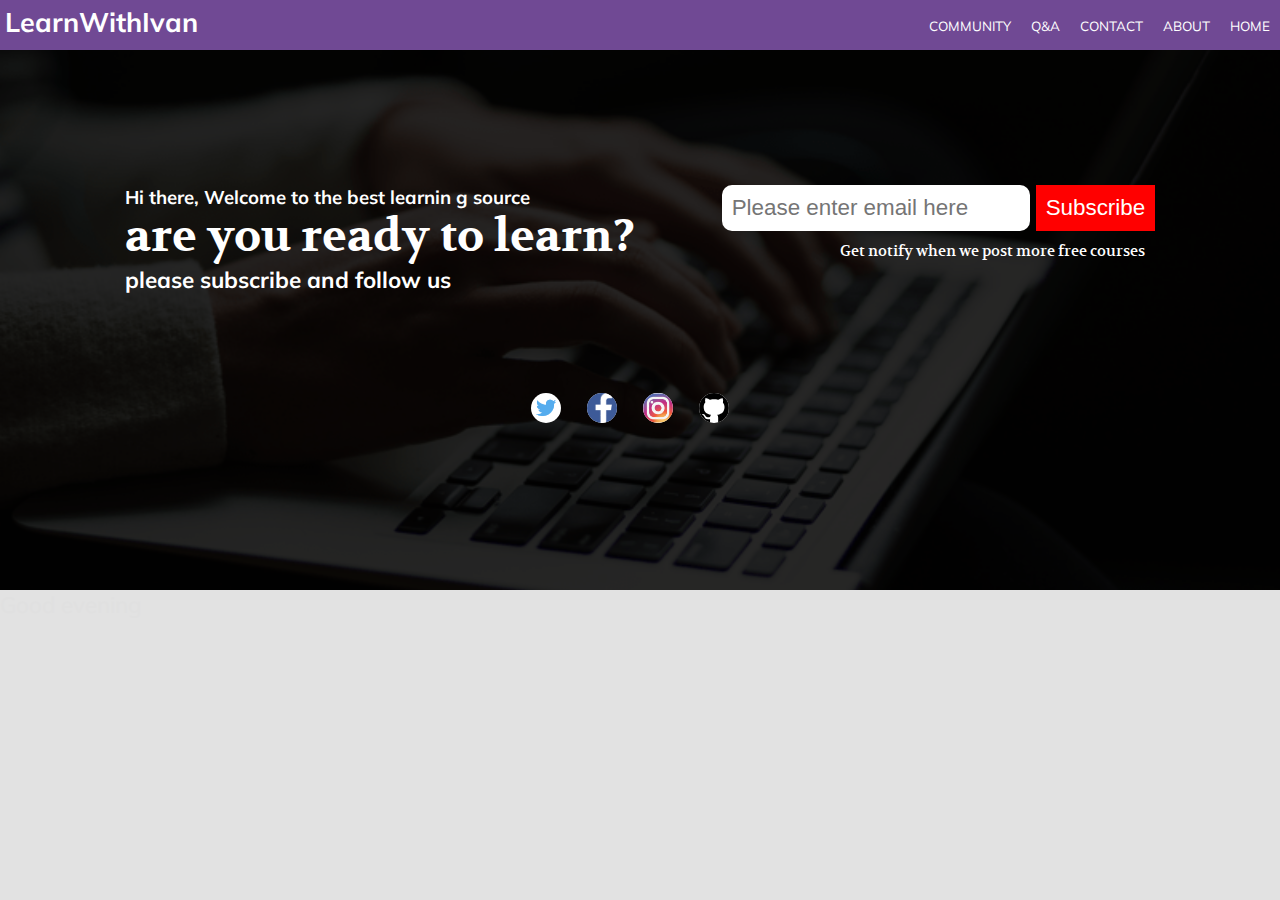
==== index.html @ 24577b29 "learning" ====
<!DOCTYPE html>
<html lang="en">
<head>
    <meta charset="UTF-8">
    <meta name="viewport" content="width=device-width, initial-scale=1.0">
    <link rel="stylesheet" href="style.css">
    <title>Js Practices</title>
</head>
<body>
<header>
    <nav>
        <div id="logo">
            <h2>LearnWithIvan</h2>
        </div>
        <ul>
            <li><a href="/">Home</a></li>
            <li><a href="http://">About</a></li>
            <li><a href="http://">Contact</a></li>
            <li><a href="http://">Q&A</a></li>
            <li><a href="http://">Community</a></li>
        </ul>
    </nav>
</header>
<section>
    <div class="hero">
        <div class="hero-overlay">
            <div class="container">
                <div class="slogan column">
                    <h5>Hi there, Welcome to the best learnin g source</h5>
                    <h1>are you ready to learn?</h1>
                    <h4>please subscribe and follow us</h4>
                </div>
                <div class="subscribe column">
                    <form action="post">
                        <input class="form-input" type="email" placeholder="Please enter email here">
                        <button class="subscribe-btn">Subscribe</button>
                        <h6>Get notify when we post more free courses</h6>  
                    </form>
                </div>
                <div class="social-section">
                    <ul>
                        <li><a><img src="/image/twitter.png" class="social-btn" alt="twitter" srcset=""></a></li>
                        <li><a><img src="/image/fb.png" class="social-btn" alt="facebook" srcset=""></a></li>
                        <li><a><img src="/image/instagram.png" class="social-btn" alt="facebook" srcset=""></a></li>
                        <li><a><img src="/image/github.svg" class="social-btn" alt="facebook" srcset=""></a></li>
                        <li></li>
                    </ul>

                </div>
        </div>
    </div>
</section>
</body>
<script src="script.js"></script>
</html>
---- style.css ----
@import url('https://fonts.googleapis.com/css?family=Muli|Volkhov&display=swap');
/* 
font-family: 'Muli', sans-serif;
font-family: 'Volkhov', serif;
*/

*{
    box-sizing: border-box;
    margin: 0;
    padding: 0;
    position: relative;
}

body{
    background-color: rgb(226, 226, 226);
    color: rgb(224, 224, 224);
    font-family: 'Muli', sans-serif;
    font-size: 1.4em;
}

header{
    background-color: rgba(57, 0, 110, 0.678);
    height: 50px;
    color: white;
}

#logo{
    color: rgb(255, 255, 255);
    height: 40px;
    padding: 5px 5px;
    font-size: .8em;
    float: left;
}
nav li{
    float: right;
    list-style-type: none;
    padding: 16.5px 0;
    font-size: .6em;
}
nav li a{
    text-decoration: none;
    color: rgb(255, 255, 255);
    padding: 16.5px 10px;
    text-transform: uppercase;
    cursor: pointer;
}
nav li a:hover{
    background: purple;
    font-weight: 600;
}
.container{
    width: 1120px;
    margin: auto;
    padding: 2em;
}

/* =========================Hero Section============================*/
.hero{
    background-image: url('/image/hero.png');
    background-position: center;
    background-repeat: no-repeat;
    background-size: cover;
    min-height: 400px;
    height: 60vh;
    color: white;
}
.hero-overlay{
    min-height: 400px;
    height: 60vh;
    padding: 10vh 0;
    background-color: rgba(0, 0, 0, 0.842);
}

.slogan h1{
    font-family: 'Volkhov', serif;
    font-size: 2em;
}

/* rows and Column*/
.column{
    width: 50%;
    float: left;
}
.column-md{
    width: 33.33%;
}
.column-sm{
    width: 25%;
}

/* ================ Custom Buttons ===================*/
.subscribe{
    text-align: end;
    padding-left: 30px;
}
.subscribe h6{
    font-family: 'Volkhov', serif;
    font-weight: 100;
    margin: 10px;
}
.subscribe-btn{
    padding: 10px;
    font-size: 1em;
    background-color: red;
    color: white;
    font-weight: 400;
    border: none;
    cursor: pointer;
}
.form-input{
    padding: 10px;
    display: inline-block;
    border-radius: 10px;
    border: none;
    font-size: 1em;
}

/* ================ social media Buttons ===================*/
.social-section{
    clear: both;
    height: 100px;
    margin: auto;
    padding-top: 4rem;
}
.social-section ul{
    padding: 35px 10px;
    margin: auto;
    text-align: center;
    align-items: baseline;
}
.social-section li{
    display: inline;
    padding: 0 10px;
}
.social-btn{
    height: 30px;
    margin: auto;
    background-color: white;
    border-radius: 50%;
}
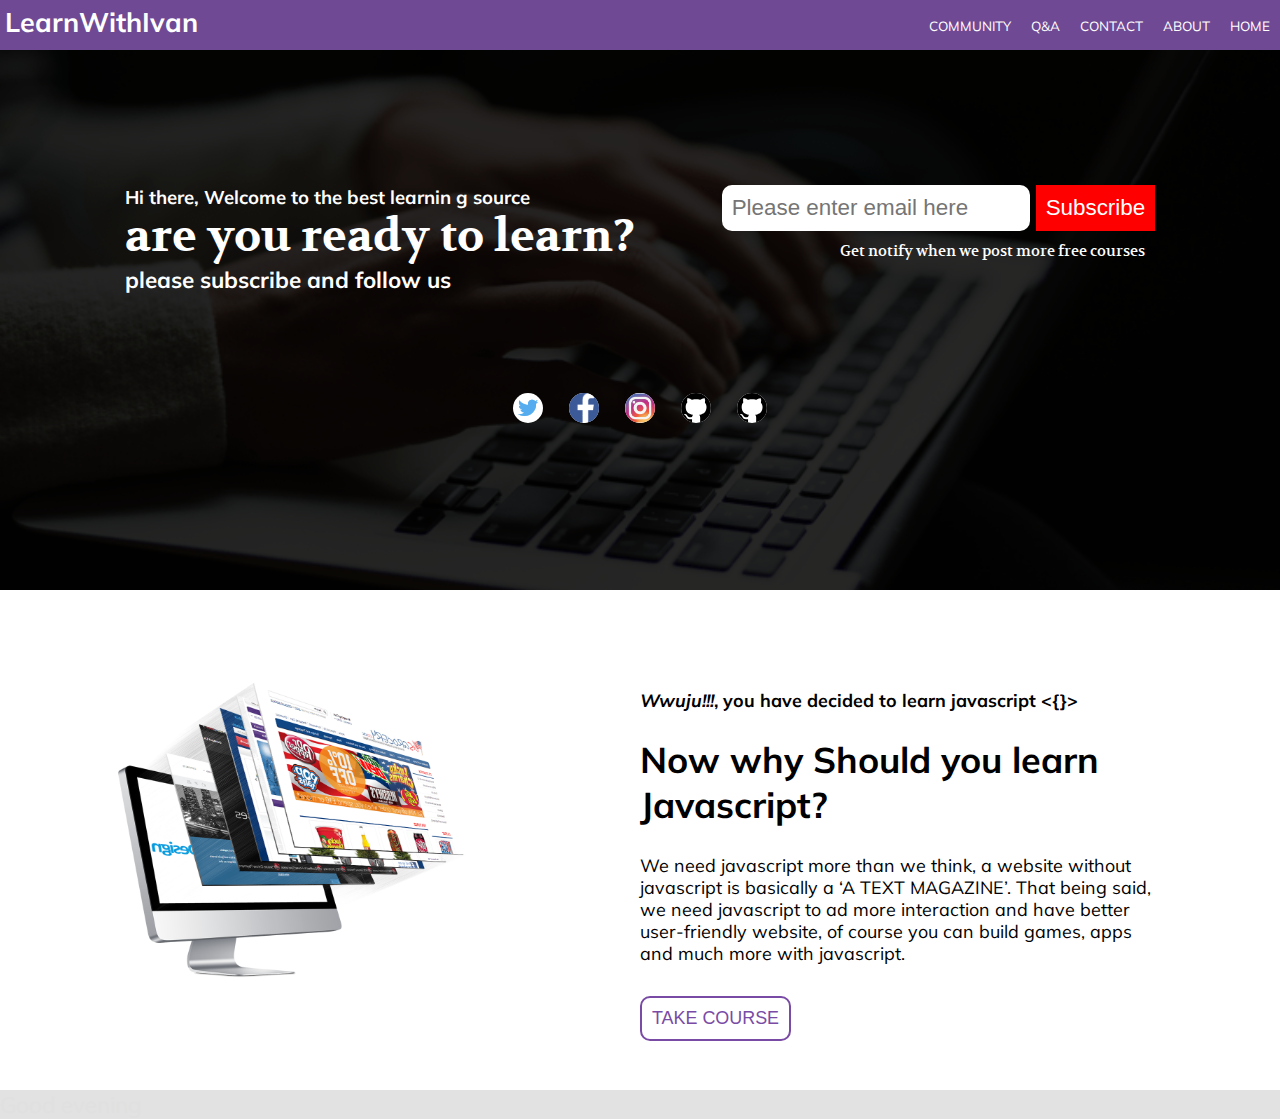
==== commit 5af0102c: "take course" ====
--- a/index.html
+++ b/index.html
@@ -43,10 +43,24 @@
                         <li><a><img src="/image/fb.png" class="social-btn" alt="facebook" srcset=""></a></li>
                         <li><a><img src="/image/instagram.png" class="social-btn" alt="facebook" srcset=""></a></li>
                         <li><a><img src="/image/github.svg" class="social-btn" alt="facebook" srcset=""></a></li>
-                        <li></li>
+                        <li><a><img src="/image/github.svg" class="social-btn" alt="facebook" srcset=""></a></li>
                     </ul>
-
                 </div>
+        </div>
+    </div>
+</section>
+<section class="js-intro">
+    <div class="container">
+        <div class="column">
+            <div class="article-img">
+                <img src="/image/webdesign.png" alt="web design" srcset="">
+            </div>
+        </div>
+        <div class="column">
+            <h4 class="section-item"><em><i>Wwuju!!!</i></em>, you have decided to learn javascript <{}></h4>
+            <h1 class="section-item">Now why Should you learn Javascript?</h1>
+            <p class="section-item">We need javascript more than we think, a website without javascript is basically a ‘A TEXT MAGAZINE’. That being said, we need javascript to ad more interaction and have better user-friendly website, of course you can build games, apps and much more with javascript.</p>
+            <button class="courses-btn"><a href=""></a>TAKE COURSE</a></button>
         </div>
     </div>
 </section>
--- a/style.css
+++ b/style.css
@@ -23,7 +23,14 @@
     height: 50px;
     color: white;
 }
-
+a{
+    text-decoration: none;
+    color: black;
+    cursor: pointer;
+}
+.section-item{
+    padding: .5em 0;
+}
 #logo{
     color: rgb(255, 255, 255);
     height: 40px;
@@ -114,6 +121,22 @@
     border: none;
     font-size: 1em;
 }
+.courses-btn{
+    margin: 1.3em 0;
+    background: none;
+    color: rgb(122, 75, 165);
+    border-radius: 10px;
+    font-size: 1em;
+    padding: 10px;
+    border: 2px solid rgb(122, 75, 165);
+    cursor: pointer;
+    font-weight: 400;
+}
+.courses-btn:hover{
+    background: rgb(122, 75, 165);
+    font-weight: 600;
+    color: white;
+}
 
 /* ================ social media Buttons ===================*/
 .social-section{
@@ -137,4 +160,15 @@
     margin: auto;
     background-color: white;
     border-radius: 50%;
+}
+/* ================ javascript intro section ===================*/
+.js-intro{
+    height: 500px;
+    padding: 3em;
+    background: white;
+    color: black;
+    font-size: .8em;
+}
+.article-img img{
+    height: 300px;
 }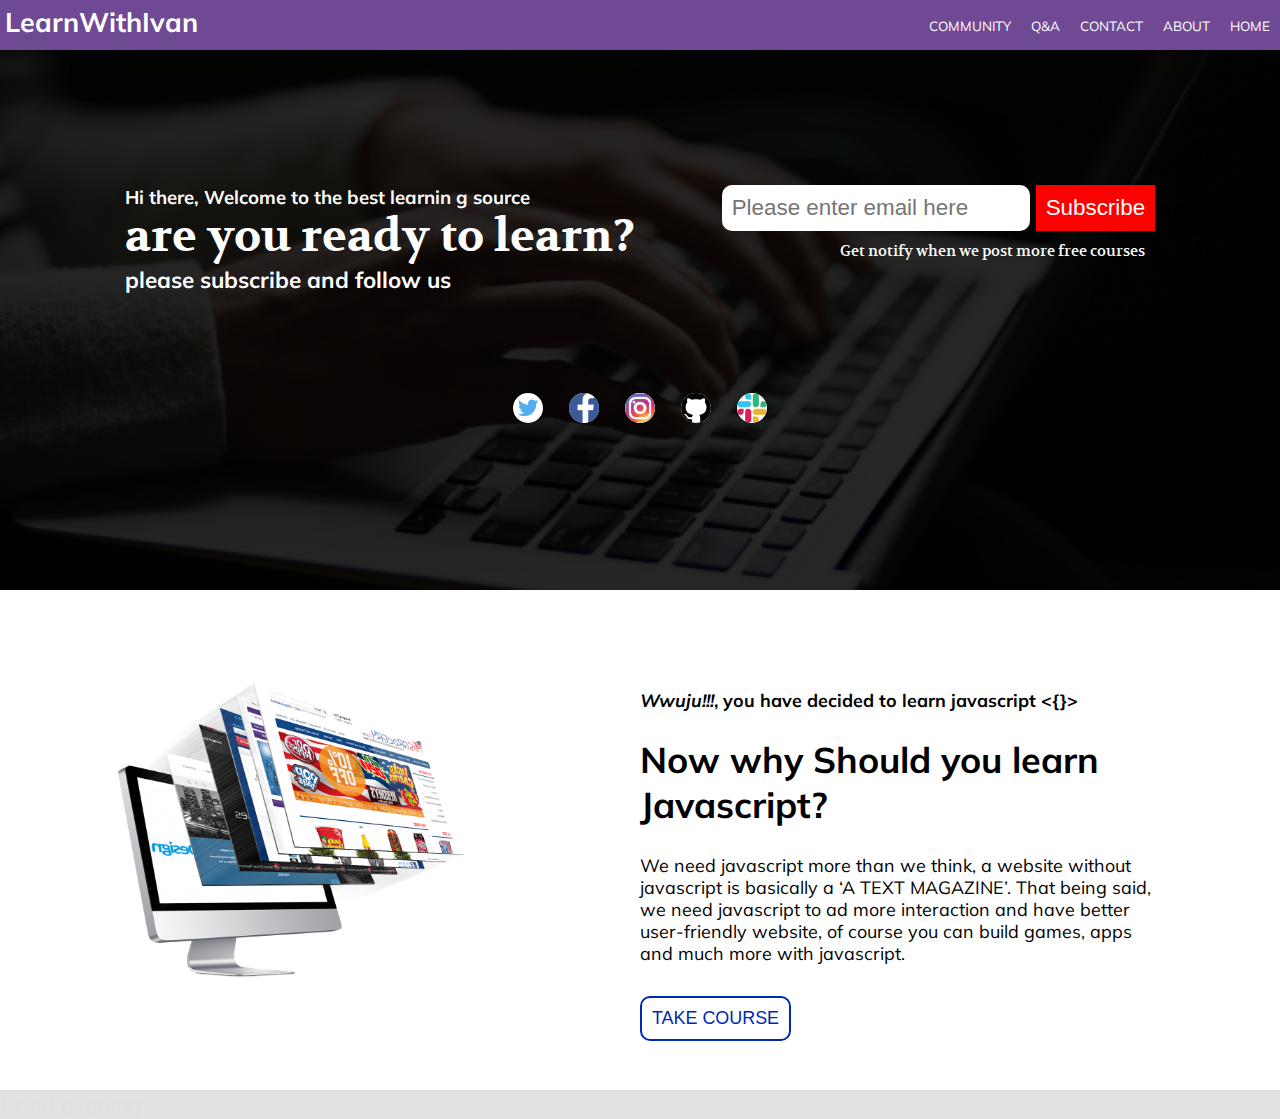
==== commit 80f29402: "slack integration" ====
--- a/index.html
+++ b/index.html
@@ -43,7 +43,7 @@
                         <li><a><img src="/image/fb.png" class="social-btn" alt="facebook" srcset=""></a></li>
                         <li><a><img src="/image/instagram.png" class="social-btn" alt="facebook" srcset=""></a></li>
                         <li><a><img src="/image/github.svg" class="social-btn" alt="facebook" srcset=""></a></li>
-                        <li><a><img src="/image/github.svg" class="social-btn" alt="facebook" srcset=""></a></li>
+                        <li><a><img src="/image/slack.png" class="social-btn" alt="facebook" srcset=""></a></li>
                     </ul>
                 </div>
         </div>
--- a/style.css
+++ b/style.css
@@ -124,16 +124,16 @@
 .courses-btn{
     margin: 1.3em 0;
     background: none;
-    color: rgb(122, 75, 165);
+    color: rgb(0, 41, 177);
     border-radius: 10px;
     font-size: 1em;
     padding: 10px;
-    border: 2px solid rgb(122, 75, 165);
+    border: 2px solid rgb(0, 41, 177);
     cursor: pointer;
     font-weight: 400;
 }
 .courses-btn:hover{
-    background: rgb(122, 75, 165);
+    background: rgb(0, 41, 177);
     font-weight: 600;
     color: white;
 }
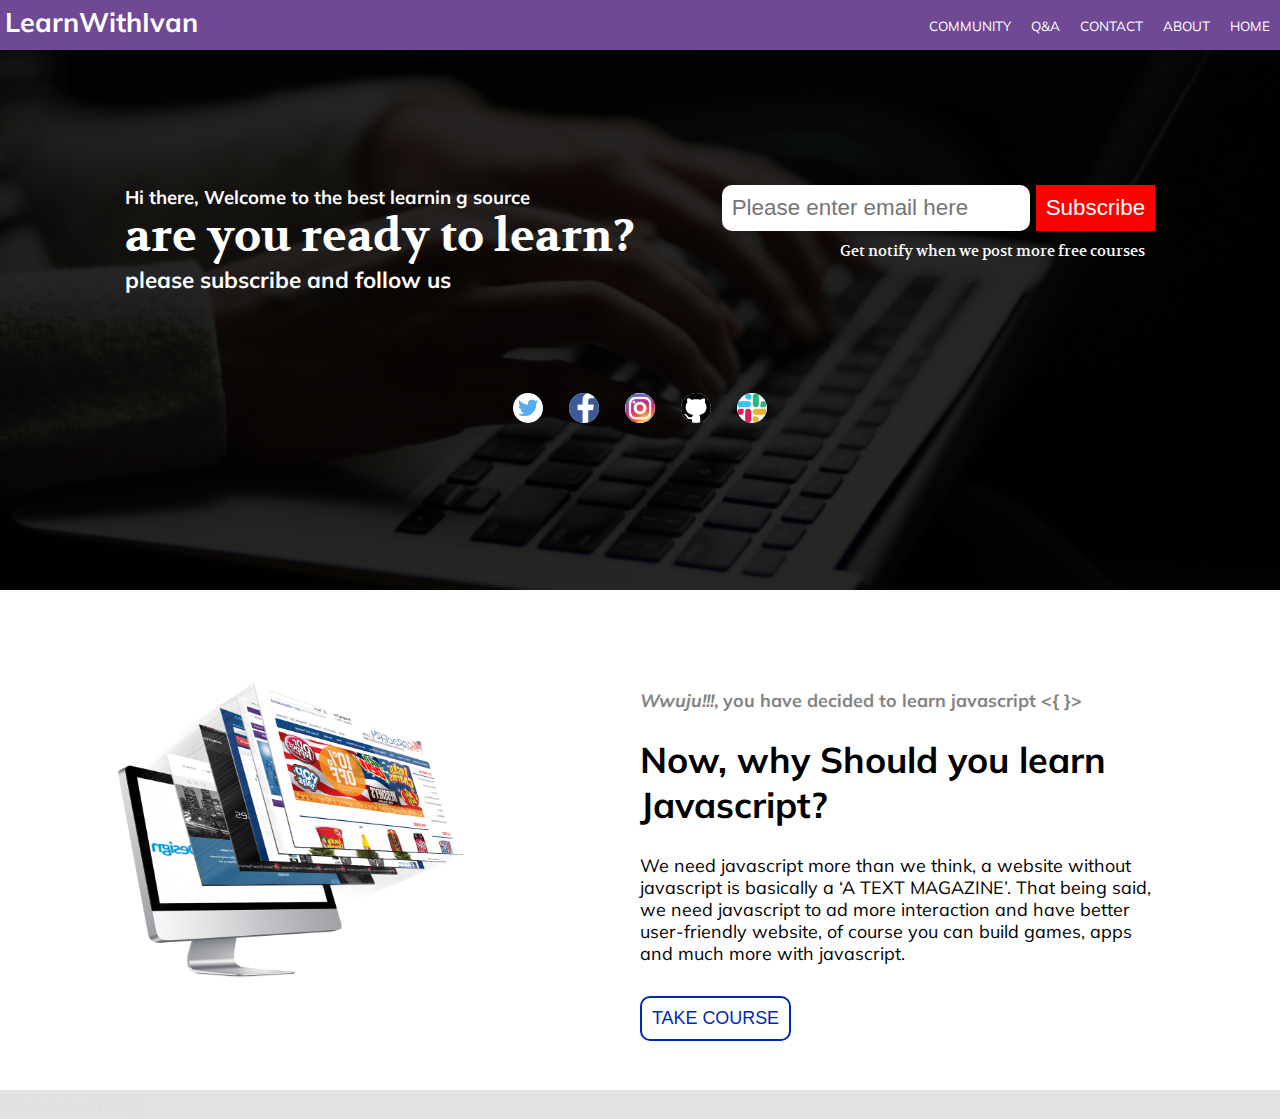
==== commit 4c62a149: "more changes" ====
--- a/index.html
+++ b/index.html
@@ -57,8 +57,8 @@
             </div>
         </div>
         <div class="column">
-            <h4 class="section-item"><em><i>Wwuju!!!</i></em>, you have decided to learn javascript <{}></h4>
-            <h1 class="section-item">Now why Should you learn Javascript?</h1>
+            <h4 class="section-item title-header"><em><i>Wwuju!!!</i></em>, you have decided to learn javascript <{ }></h4>
+            <h1 class="section-item">Now, why Should you learn Javascript?</h1>
             <p class="section-item">We need javascript more than we think, a website without javascript is basically a ‘A TEXT MAGAZINE’. That being said, we need javascript to ad more interaction and have better user-friendly website, of course you can build games, apps and much more with javascript.</p>
             <button class="courses-btn"><a href=""></a>TAKE COURSE</a></button>
         </div>
--- a/style.css
+++ b/style.css
@@ -171,4 +171,7 @@
 }
 .article-img img{
     height: 300px;
+}
+.title-header{
+    color: rgb(131, 131, 131);
 }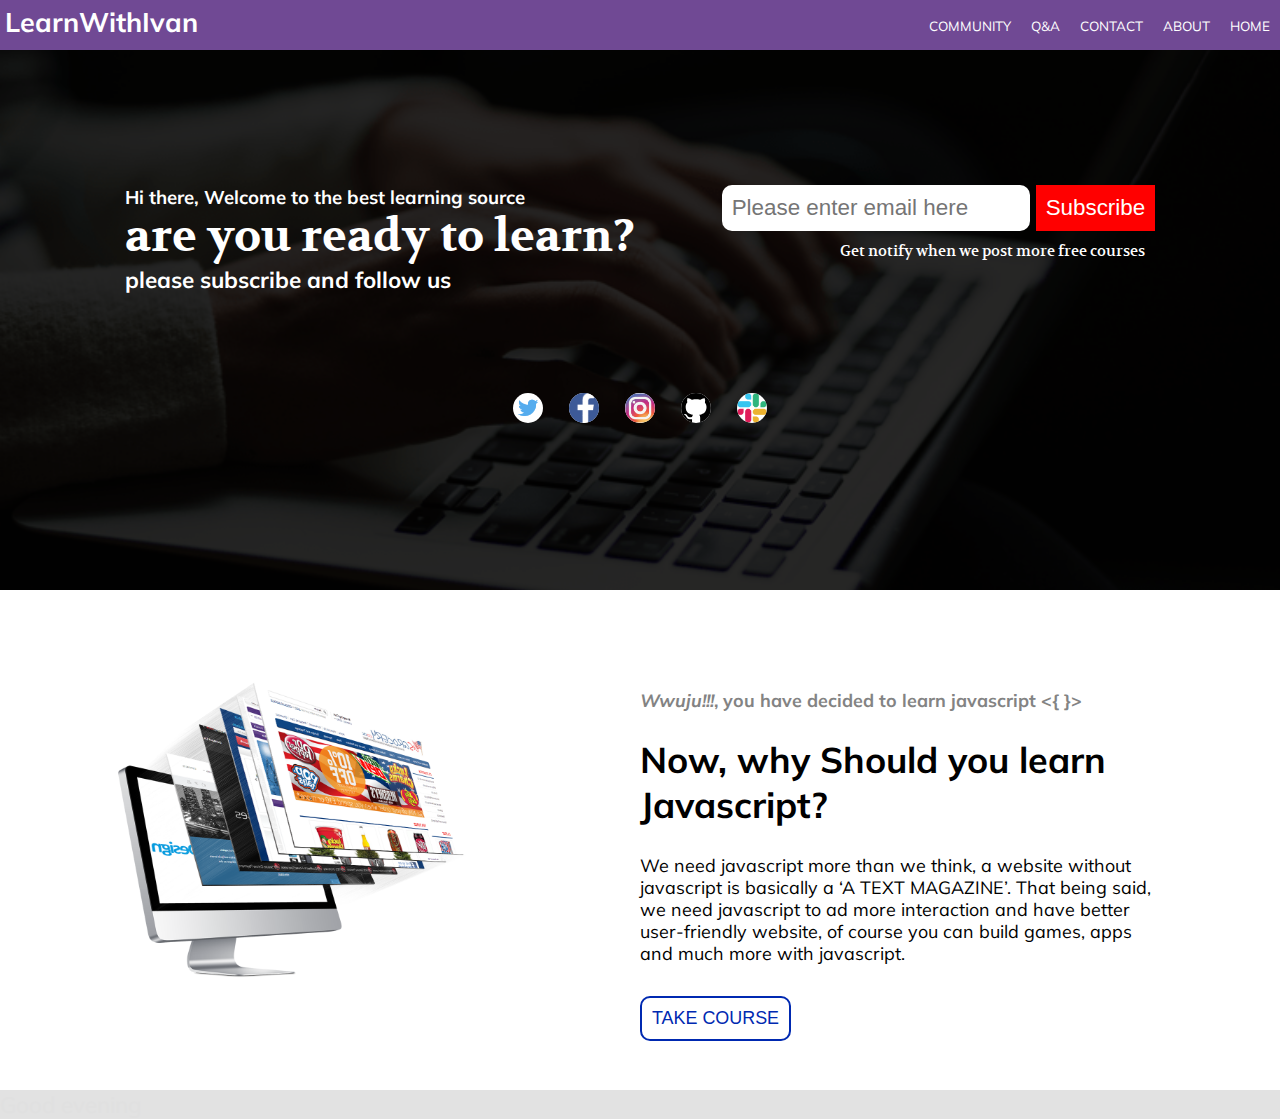
==== commit 3608da6d: "some heading changes" ====
--- a/index.html
+++ b/index.html
@@ -26,7 +26,7 @@
         <div class="hero-overlay">
             <div class="container">
                 <div class="slogan column">
-                    <h5>Hi there, Welcome to the best learnin g source</h5>
+                    <h5>Hi there, Welcome to the best learning source</h5>
                     <h1>are you ready to learn?</h1>
                     <h4>please subscribe and follow us</h4>
                 </div>
